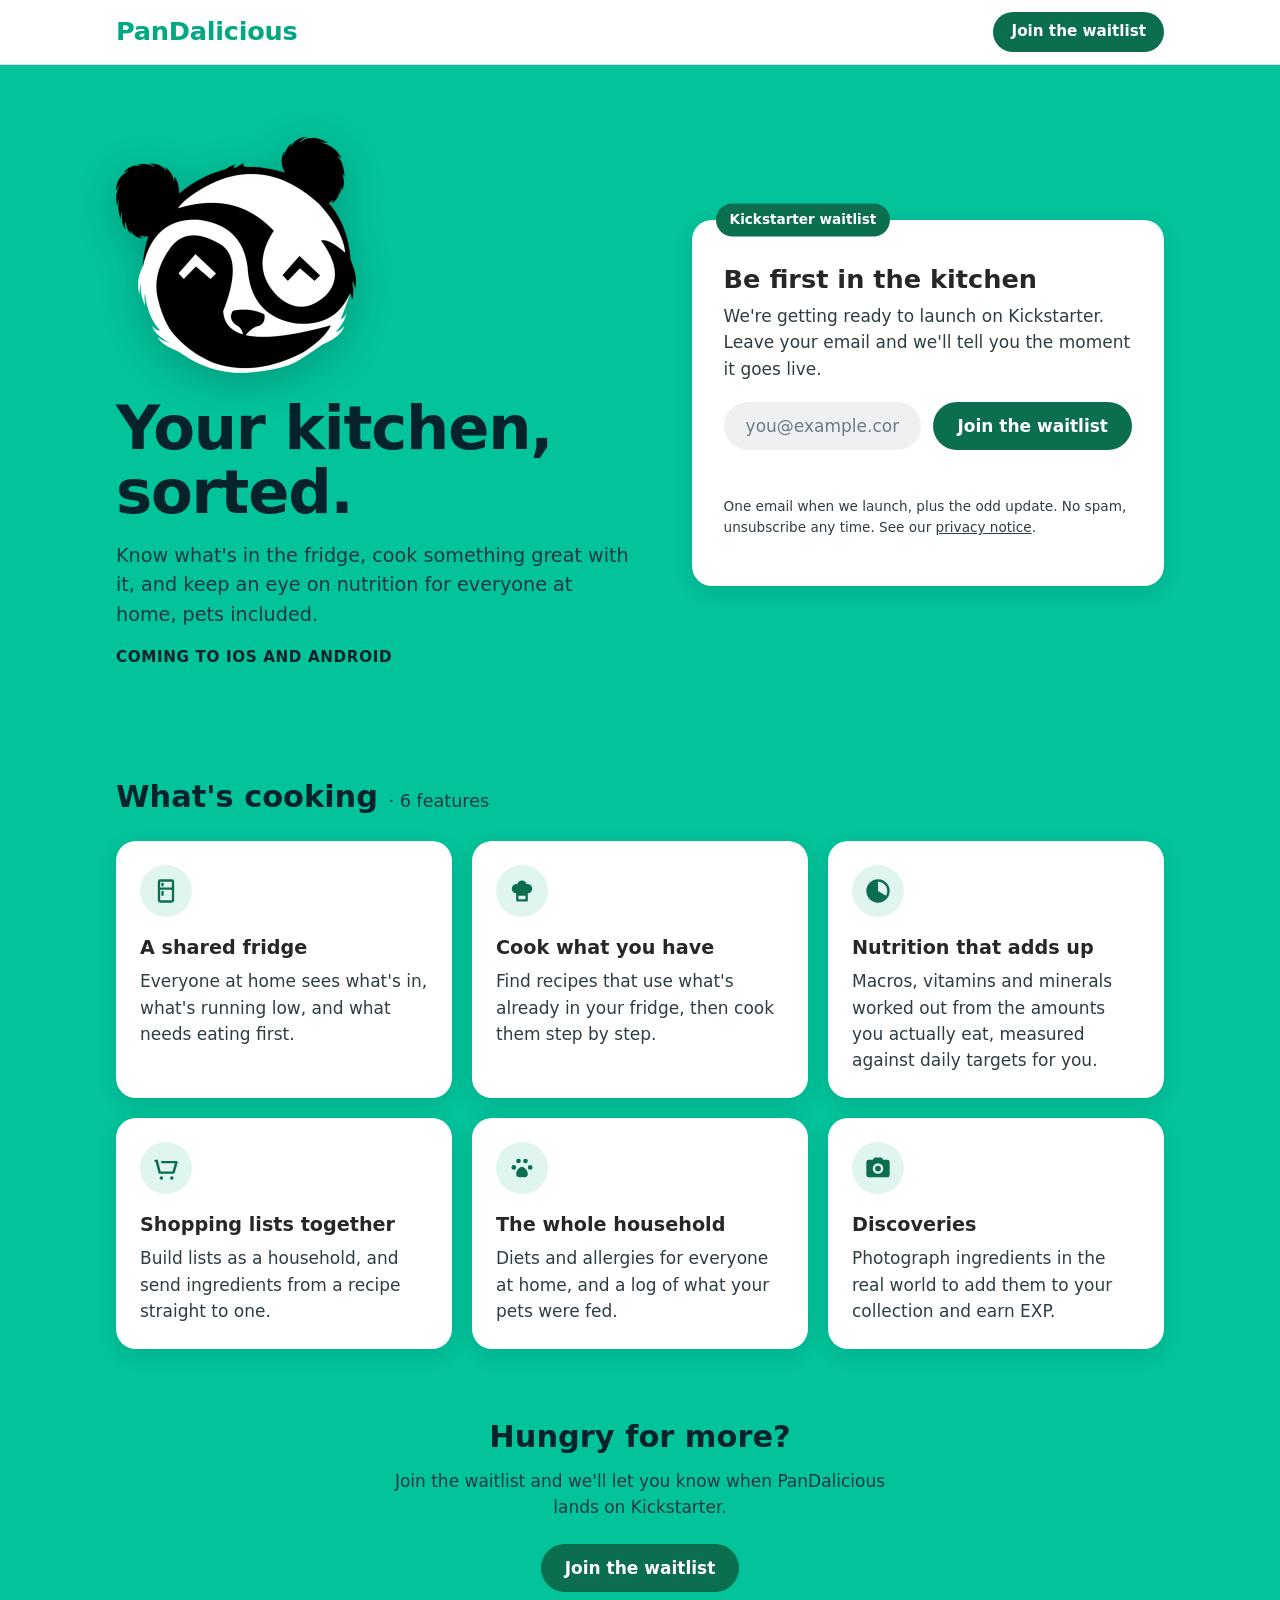
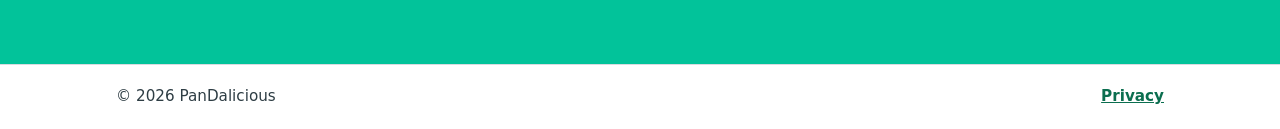
==== index.html @ 50f27d6e "Add the PanDalicious landing page with a Kickstarter waitlist Co-Authored-By: Claude Opus 5.5 <norep" ====
<!doctype html>
<html lang="en-GB">
<head>
  <meta charset="utf-8">
  <meta name="viewport" content="width=device-width, initial-scale=1">
  <title>PanDalicious: your kitchen, sorted</title>
  <meta name="description" content="PanDalicious is a recipe, nutrition and fridge-tracking app for your whole household, pets included. Join the Kickstarter waitlist.">
  <meta http-equiv="Content-Security-Policy" content="default-src 'self'; img-src 'self' data:; style-src 'self'; script-src 'self'; connect-src https://qrkhjntxrfcchzbpitss.supabase.co; base-uri 'self'; form-action 'self'">
  <meta name="theme-color" content="#02C39A">
  <link rel="canonical" href="https://www.pandalicious.co.uk/">

  <meta property="og:type" content="website">
  <meta property="og:site_name" content="PanDalicious">
  <meta property="og:title" content="PanDalicious: your kitchen, sorted">
  <meta property="og:description" content="Track your fridge, cook what you have, and keep an eye on nutrition for everyone at home, pets included.">
  <meta property="og:url" content="https://www.pandalicious.co.uk/">
  <meta property="og:image" content="https://www.pandalicious.co.uk/assets/og-image.png">
  <meta name="twitter:card" content="summary_large_image">

  <link rel="icon" href="/favicon.ico" sizes="any">
  <link rel="icon" type="image/png" sizes="32x32" href="/favicon-32x32.png">
  <link rel="icon" type="image/png" sizes="16x16" href="/favicon-16x16.png">
  <link rel="apple-touch-icon" href="/apple-touch-icon.png">
  <link rel="manifest" href="/site.webmanifest">
  <link rel="stylesheet" href="/styles.css">
  <script src="/main.js" defer></script>
</head>
<body>
  <header class="topbar">
    <div class="wrap topbar-inner">
      <a class="brand" href="/">PanDalicious</a>
      <a class="pill pill-small" href="#waitlist">Join the waitlist</a>
    </div>
  </header>

  <main>
    <section class="hero">
      <div class="wrap hero-inner">
        <div class="hero-copy">
          <picture>
            <source srcset="/assets/panda.webp" type="image/webp">
            <img class="hero-panda" src="/assets/panda.png" width="480" height="472" alt="The PanDalicious panda">
          </picture>
          <h1>Your kitchen, sorted.</h1>
          <p class="lede">Know what's in the fridge, cook something great with it, and keep an eye on nutrition for everyone at home, pets included.</p>
          <p class="platforms">Coming to iOS and Android</p>
        </div>

        <div class="card waitlist-card" id="waitlist">
          <span class="card-tag">Kickstarter waitlist</span>
          <h2>Be first in the kitchen</h2>
          <p>We're getting ready to launch on Kickstarter. Leave your email and we'll tell you the moment it goes live.</p>
          <form class="waitlist-form" novalidate>
            <label class="visually-hidden" for="email">Email address</label>
            <input id="email" name="email" type="email" autocomplete="email" inputmode="email" placeholder="you@example.com" required maxlength="254">
            <!-- Honeypot: hidden from people, filled in by bots. -->
            <div class="hp" aria-hidden="true">
              <label for="website">Leave this empty</label>
              <input id="website" name="website" type="text" tabindex="-1" autocomplete="off">
            </div>
            <button class="pill" type="submit">Join the waitlist</button>
          </form>
          <p class="form-status" role="status" aria-live="polite"></p>
          <noscript><p class="form-status is-error">The signup form needs JavaScript turned on.</p></noscript>
          <p class="fineprint">One email when we launch, plus the odd update. No spam, unsubscribe any time. See our <a href="/privacy.html">privacy notice</a>.</p>
        </div>
      </div>
    </section>

    <section class="features">
      <div class="wrap">
        <h2 class="section-title">What's cooking <span>· 6 features</span></h2>
        <ul class="feature-grid">
          <li class="card feature">
            <span class="feature-icon" aria-hidden="true">
              <svg viewBox="0 0 24 24"><path d="M7 2h10a2 2 0 0 1 2 2v16a2 2 0 0 1-2 2H7a2 2 0 0 1-2-2V4a2 2 0 0 1 2-2Zm0 2v5h10V4H7Zm0 7v9h10v-9H7Zm1-6h2v3H8V5Zm0 7h2v4H8v-4Z"/></svg>
            </span>
            <h3>A shared fridge</h3>
            <p>Everyone at home sees what's in, what's running low, and what needs eating first.</p>
          </li>
          <li class="card feature">
            <span class="feature-icon" aria-hidden="true">
              <svg viewBox="0 0 24 24"><path d="M12 3a4 4 0 0 1 3.9 3.1A4 4 0 1 1 17 14v6a1 1 0 0 1-1 1H8a1 1 0 0 1-1-1v-6a4 4 0 1 1 1.1-7.9A4 4 0 0 1 12 3Zm-3 13v3h6v-3H9Z"/></svg>
            </span>
            <h3>Cook what you have</h3>
            <p>Find recipes that use what's already in your fridge, then cook them step by step.</p>
          </li>
          <li class="card feature">
            <span class="feature-icon" aria-hidden="true">
              <svg viewBox="0 0 24 24"><path d="M12 2a10 10 0 1 1 0 20 10 10 0 0 1 0-20Zm0 2v8l6.9 4A8 8 0 0 0 12 4Z"/></svg>
            </span>
            <h3>Nutrition that adds up</h3>
            <p>Macros, vitamins and minerals worked out from the amounts you actually eat, measured against daily targets for you.</p>
          </li>
          <li class="card feature">
            <span class="feature-icon" aria-hidden="true">
              <svg viewBox="0 0 24 24"><path d="M3 5h2l2.4 10h10.2l2-7H8.1l-.5-2H21a1 1 0 0 1 1 1.3l-2.6 9A1 1 0 0 1 18.4 17H6.6a1 1 0 0 1-1-.8L3.2 7H3a1 1 0 0 1 0-2Zm5 14a1.5 1.5 0 1 1 0 3 1.5 1.5 0 0 1 0-3Zm9 0a1.5 1.5 0 1 1 0 3 1.5 1.5 0 0 1 0-3Z"/></svg>
            </span>
            <h3>Shopping lists together</h3>
            <p>Build lists as a household, and send ingredients from a recipe straight to one.</p>
          </li>
          <li class="card feature">
            <span class="feature-icon" aria-hidden="true">
              <svg viewBox="0 0 24 24"><path d="M5 9.5a2 2 0 1 1 0 4 2 2 0 0 1 0-4Zm14 0a2 2 0 1 1 0 4 2 2 0 0 1 0-4ZM9 4a2 2 0 1 1 0 4 2 2 0 0 1 0-4Zm6 0a2 2 0 1 1 0 4 2 2 0 0 1 0-4Zm-3 7c2.2 0 5 3.4 5 6.2 0 1.8-1.3 2.8-3 2.8-.8 0-1.4-.3-2-.3s-1.2.3-2 .3c-1.7 0-3-1-3-2.8C7 14.4 9.8 11 12 11Z"/></svg>
            </span>
            <h3>The whole household</h3>
            <p>Diets and allergies for everyone at home, and a log of what your pets were fed.</p>
          </li>
          <li class="card feature">
            <span class="feature-icon" aria-hidden="true">
              <svg viewBox="0 0 24 24"><path d="M9 3h6l1.5 2H20a2 2 0 0 1 2 2v11a2 2 0 0 1-2 2H4a2 2 0 0 1-2-2V7a2 2 0 0 1 2-2h3.5L9 3Zm3 5a4.5 4.5 0 1 0 0 9 4.5 4.5 0 0 0 0-9Zm0 2a2.5 2.5 0 1 1 0 5 2.5 2.5 0 0 1 0-5Z"/></svg>
            </span>
            <h3>Discoveries</h3>
            <p>Photograph ingredients in the real world to add them to your collection and earn EXP.</p>
          </li>
        </ul>
      </div>
    </section>

    <section class="closing">
      <div class="wrap closing-inner">
        <h2>Hungry for more?</h2>
        <p>Join the waitlist and we'll let you know when PanDalicious lands on Kickstarter.</p>
        <a class="pill" href="#waitlist">Join the waitlist</a>
      </div>
    </section>
  </main>

  <footer class="footer">
    <div class="wrap footer-inner">
      <span>© 2026 PanDalicious</span>
      <a href="/privacy.html">Privacy</a>
    </div>
  </footer>
</body>
</html>
---- styles.css ----
/* Palette mirrors the app's V3 tokens (PanDalicious/constants/theme.ts). */
:root {
  --screen: #02C39A;
  --ink-on-screen: #06232B;
  --muted-on-screen: #1E3A40;
  --header: #FFFFFF;
  --header-title: #02A884;
  --card: #FFFFFF;
  --text: #272727;
  --text-secondary: #2E3D44;
  --action: #0B6E4F;
  --on-action: #FFFFFF;
  --icon-bg: #E0F5EF;
  --border: #D9DBE0;
  --input-bg: #F0F0F3;
  --error: #D0342C;
  --success: #0B6E4F;
  --shadow: 0 6px 20px rgba(6, 35, 43, 0.12);
  --radius: 20px;
  color-scheme: light;
}

@media (prefers-color-scheme: dark) {
  :root {
    --screen: #0A2E36;
    --ink-on-screen: #FCFCFC;
    --muted-on-screen: #B7C9CC;
    --header: #0C1618;
    --header-title: #06D6A0;
    --card: #12373F;
    --text: #FFFFFF;
    --text-secondary: #B0B4BA;
    --action: #06D6A0;
    --on-action: #06232B;
    --icon-bg: #1D4A4F;
    --border: #3A3D42;
    --input-bg: #0C262C;
    --error: #FF6B61;
    --success: #06D6A0;
    --shadow: 0 6px 20px rgba(0, 0, 0, 0.35);
    color-scheme: dark;
  }
}

*, *::before, *::after { box-sizing: border-box; }

html { scroll-behavior: smooth; }
@media (prefers-reduced-motion: reduce) { html { scroll-behavior: auto; } }

body {
  margin: 0;
  background: var(--screen);
  color: var(--ink-on-screen);
  font-family: system-ui, -apple-system, "Segoe UI", Roboto, "Noto Sans", sans-serif;
  font-size: 1.0625rem;
  line-height: 1.55;
  -webkit-font-smoothing: antialiased;
}

img, svg { display: block; max-width: 100%; }

a { color: inherit; }

.wrap {
  width: 100%;
  max-width: 1080px;
  margin: 0 auto;
  padding: 0 16px;
}

.visually-hidden {
  position: absolute;
  width: 1px; height: 1px;
  overflow: hidden;
  clip: rect(0 0 0 0);
  white-space: nowrap;
}

/* ---- Header: white bar with green title, like the app's stack headers ---- */
.topbar {
  position: sticky;
  top: 0;
  z-index: 10;
  background: var(--header);
  border-bottom: 1px solid var(--border);
}
.topbar-inner {
  display: flex;
  align-items: center;
  justify-content: space-between;
  gap: 12px;
  min-height: 64px;
}
.brand {
  color: var(--header-title);
  font-size: 1.6rem;
  font-weight: 700;
  letter-spacing: -0.01em;
  text-decoration: none;
}

/* ---- Pill buttons (the app's Button) ---- */
.pill {
  display: inline-flex;
  align-items: center;
  justify-content: center;
  min-height: 48px;
  padding: 0 24px;
  border: 0;
  border-radius: 999px;
  background: var(--action);
  color: var(--on-action);
  font: inherit;
  font-weight: 600;
  text-decoration: none;
  cursor: pointer;
  transition: filter 0.15s ease, transform 0.15s ease;
}
.pill:hover { filter: brightness(1.08); }
.pill:active { transform: scale(0.98); }
.pill:disabled { opacity: 0.6; cursor: progress; }
.pill-small { min-height: 40px; padding: 0 18px; font-size: 0.95rem; }

:focus-visible {
  outline: 3px solid var(--ink-on-screen);
  outline-offset: 3px;
}
.topbar :focus-visible, .card :focus-visible { outline-color: var(--action); }

/* ---- Cards (the app's Surface/Card) ---- */
.card {
  position: relative;
  background: var(--card);
  color: var(--text);
  border-radius: var(--radius);
  box-shadow: var(--shadow);
}

/* ---- Hero ---- */
.hero { padding: 48px 0 56px; }
.hero-inner {
  display: grid;
  gap: 40px;
  align-items: center;
}
@media (min-width: 900px) {
  .hero { padding: 72px 0 88px; }
  .hero-inner { grid-template-columns: 1.1fr 1fr; gap: 56px; }
}

.hero-copy { text-align: center; }
@media (min-width: 900px) { .hero-copy { text-align: left; } }

.hero-panda {
  width: clamp(160px, 38vw, 240px);
  height: auto;
  margin: 0 auto 24px;
  filter: drop-shadow(0 10px 18px rgba(6, 35, 43, 0.25));
}
@media (min-width: 900px) { .hero-panda { margin-left: 0; } }

h1 {
  margin: 0 0 16px;
  font-size: clamp(2.4rem, 7vw, 3.8rem);
  line-height: 1.05;
  letter-spacing: -0.02em;
}
.lede {
  margin: 0 auto 16px;
  max-width: 34rem;
  font-size: 1.2rem;
  color: var(--muted-on-screen);
}
@media (min-width: 900px) { .lede { margin-left: 0; } }
.platforms {
  margin: 0;
  font-weight: 600;
  font-size: 0.95rem;
  letter-spacing: 0.04em;
  text-transform: uppercase;
}

/* ---- Waitlist card ---- */
.waitlist-card {
  padding: 40px 24px 24px;
  scroll-margin-top: 88px;
}
@media (min-width: 600px) { .waitlist-card { padding: 44px 32px 28px; } }

.card-tag {
  position: absolute;
  top: 0;
  left: 24px;
  transform: translateY(-50%);
  padding: 6px 14px;
  border-radius: 999px;
  background: var(--action);
  color: var(--on-action);
  font-size: 0.85rem;
  font-weight: 700;
}
.waitlist-card h2 {
  margin: 0 0 8px;
  font-size: 1.6rem;
  line-height: 1.2;
}
.waitlist-card > p { margin: 0 0 20px; color: var(--text-secondary); }

.waitlist-form {
  display: flex;
  flex-direction: column;
  gap: 12px;
}
@media (min-width: 480px) { .waitlist-form { flex-direction: row; } }

.waitlist-form input[type="email"] {
  flex: 1;
  min-width: 0;
  min-height: 48px;
  padding: 0 20px;
  border: 2px solid transparent;
  border-radius: 999px;
  background: var(--input-bg);
  color: var(--text);
  font: inherit;
}
.waitlist-form input[type="email"]::placeholder { color: #6B7C85; }
.waitlist-form input[type="email"]:focus-visible { outline: none; border-color: var(--action); }
.waitlist-form input[aria-invalid="true"] { border-color: var(--error); }

.hp { position: absolute; left: -9999px; width: 1px; height: 1px; overflow: hidden; }

.form-status {
  min-height: 1.55em;
  margin: 12px 0 0;
  font-weight: 600;
}
.form-status.is-error { color: var(--error); }
.form-status.is-success { color: var(--success); }

.fineprint {
  margin: 8px 0 0;
  font-size: 0.85rem;
  color: var(--text-secondary);
}

/* ---- Features ---- */
.features { padding: 16px 0 64px; }
.section-title {
  margin: 0 0 20px;
  font-size: 1.9rem;
  font-weight: 700;
}
.section-title span { font-size: 1.1rem; font-weight: 500; color: var(--muted-on-screen); }

.feature-grid {
  display: grid;
  gap: 16px;
  margin: 0;
  padding: 0;
  list-style: none;
}
@media (min-width: 640px) { .feature-grid { grid-template-columns: repeat(2, 1fr); } }
@media (min-width: 960px) { .feature-grid { grid-template-columns: repeat(3, 1fr); gap: 20px; } }

.feature { padding: 24px; }
.feature-icon {
  display: grid;
  place-items: center;
  width: 52px;
  height: 52px;
  margin-bottom: 16px;
  border-radius: 50%;
  background: var(--icon-bg);
}
.feature-icon svg { width: 28px; height: 28px; fill: var(--action); }
.feature h3 { margin: 0 0 6px; font-size: 1.2rem; }
.feature p { margin: 0; color: var(--text-secondary); }

/* ---- Closing CTA ---- */
.closing { padding: 0 0 72px; }
.closing-inner { text-align: center; }
.closing h2 { margin: 0 0 8px; font-size: 1.9rem; }
.closing p { margin: 0 auto 24px; max-width: 32rem; color: var(--muted-on-screen); }

/* ---- Footer ---- */
.footer {
  background: var(--header);
  color: var(--text-secondary);
  border-top: 1px solid var(--border);
  font-size: 0.95rem;
}
.footer-inner {
  display: flex;
  flex-wrap: wrap;
  justify-content: space-between;
  gap: 12px;
  padding-top: 20px;
  padding-bottom: 20px;
}
.footer a { color: var(--action); font-weight: 600; }

/* ---- Privacy page ---- */
.doc { padding: 40px 0 64px; }
.doc .card { padding: 28px 24px; max-width: 760px; margin: 0 auto; }
@media (min-width: 600px) { .doc .card { padding: 40px; } }
.doc h1 { font-size: clamp(2rem, 5vw, 2.6rem); color: var(--text); }
.doc h2 { margin: 28px 0 8px; font-size: 1.25rem; }
.doc p, .doc li { color: var(--text-secondary); }
.doc a { color: var(--action); font-weight: 600; }
.doc .updated { margin-top: 0; font-size: 0.95rem; }

/* ---- 404 ---- */
.notfound { padding-top: 72px; }
.notfound .hero-panda { margin: 0 auto 24px; }

/* The panda's black ears vanish on the dark background; give it a soft light halo. */
@media (prefers-color-scheme: dark) {
  .hero-panda { filter: drop-shadow(0 0 1px rgba(255, 255, 255, 0.9)) drop-shadow(0 0 14px rgba(6, 214, 160, 0.35)); }
}
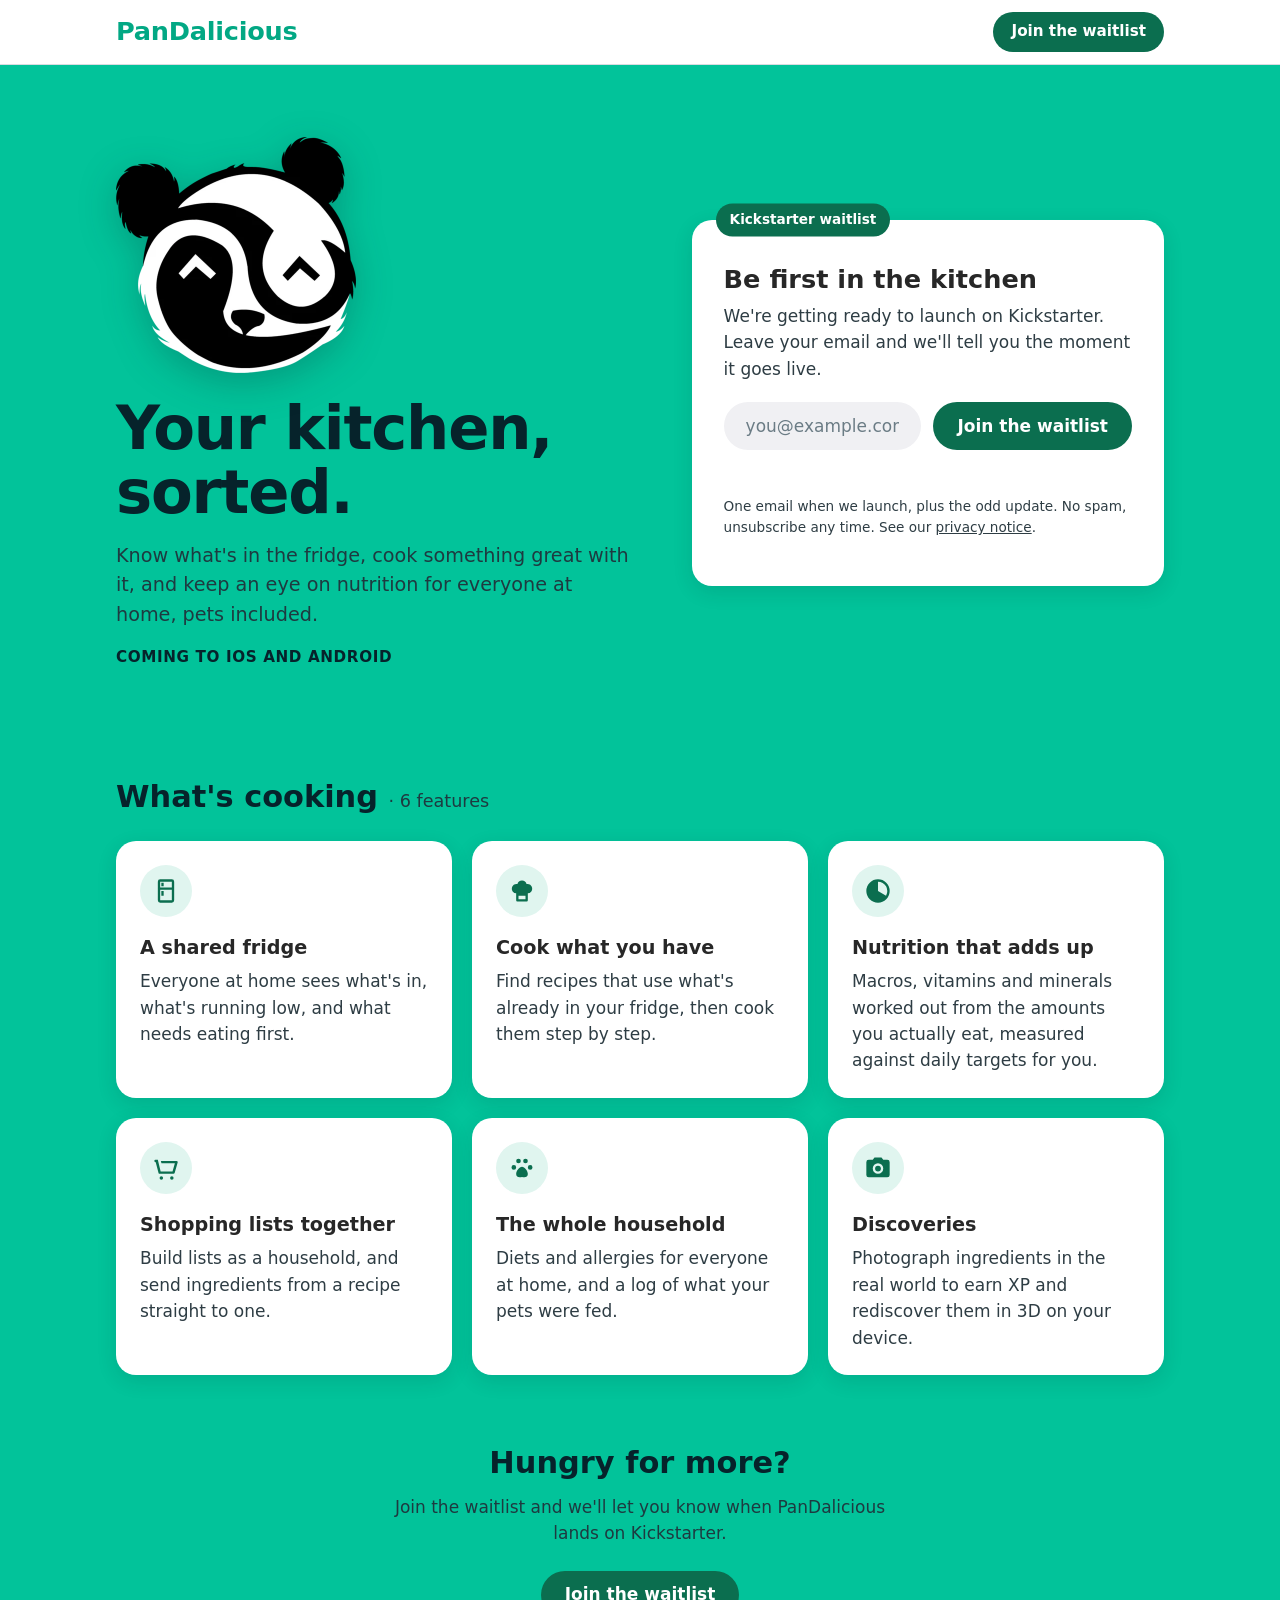
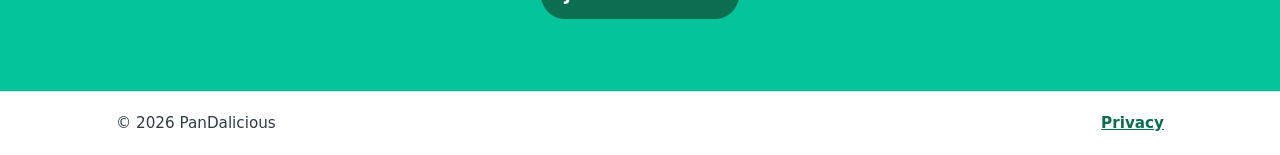
==== commit 49b36f0b: "Describe Discoveries as unlocking ingredients in 3D Co-Authored-By: Claude Opus 5.5 <noreply@anthrop" ====
--- a/index.html
+++ b/index.html
@@ -111,7 +111,7 @@
               <svg viewBox="0 0 24 24"><path d="M9 3h6l1.5 2H20a2 2 0 0 1 2 2v11a2 2 0 0 1-2 2H4a2 2 0 0 1-2-2V7a2 2 0 0 1 2-2h3.5L9 3Zm3 5a4.5 4.5 0 1 0 0 9 4.5 4.5 0 0 0 0-9Zm0 2a2.5 2.5 0 1 1 0 5 2.5 2.5 0 0 1 0-5Z"/></svg>
             </span>
             <h3>Discoveries</h3>
-            <p>Photograph ingredients in the real world to add them to your collection and earn EXP.</p>
+            <p>Photograph ingredients in the real world to earn XP and rediscover them in 3D on your device.</p>
           </li>
         </ul>
       </div>
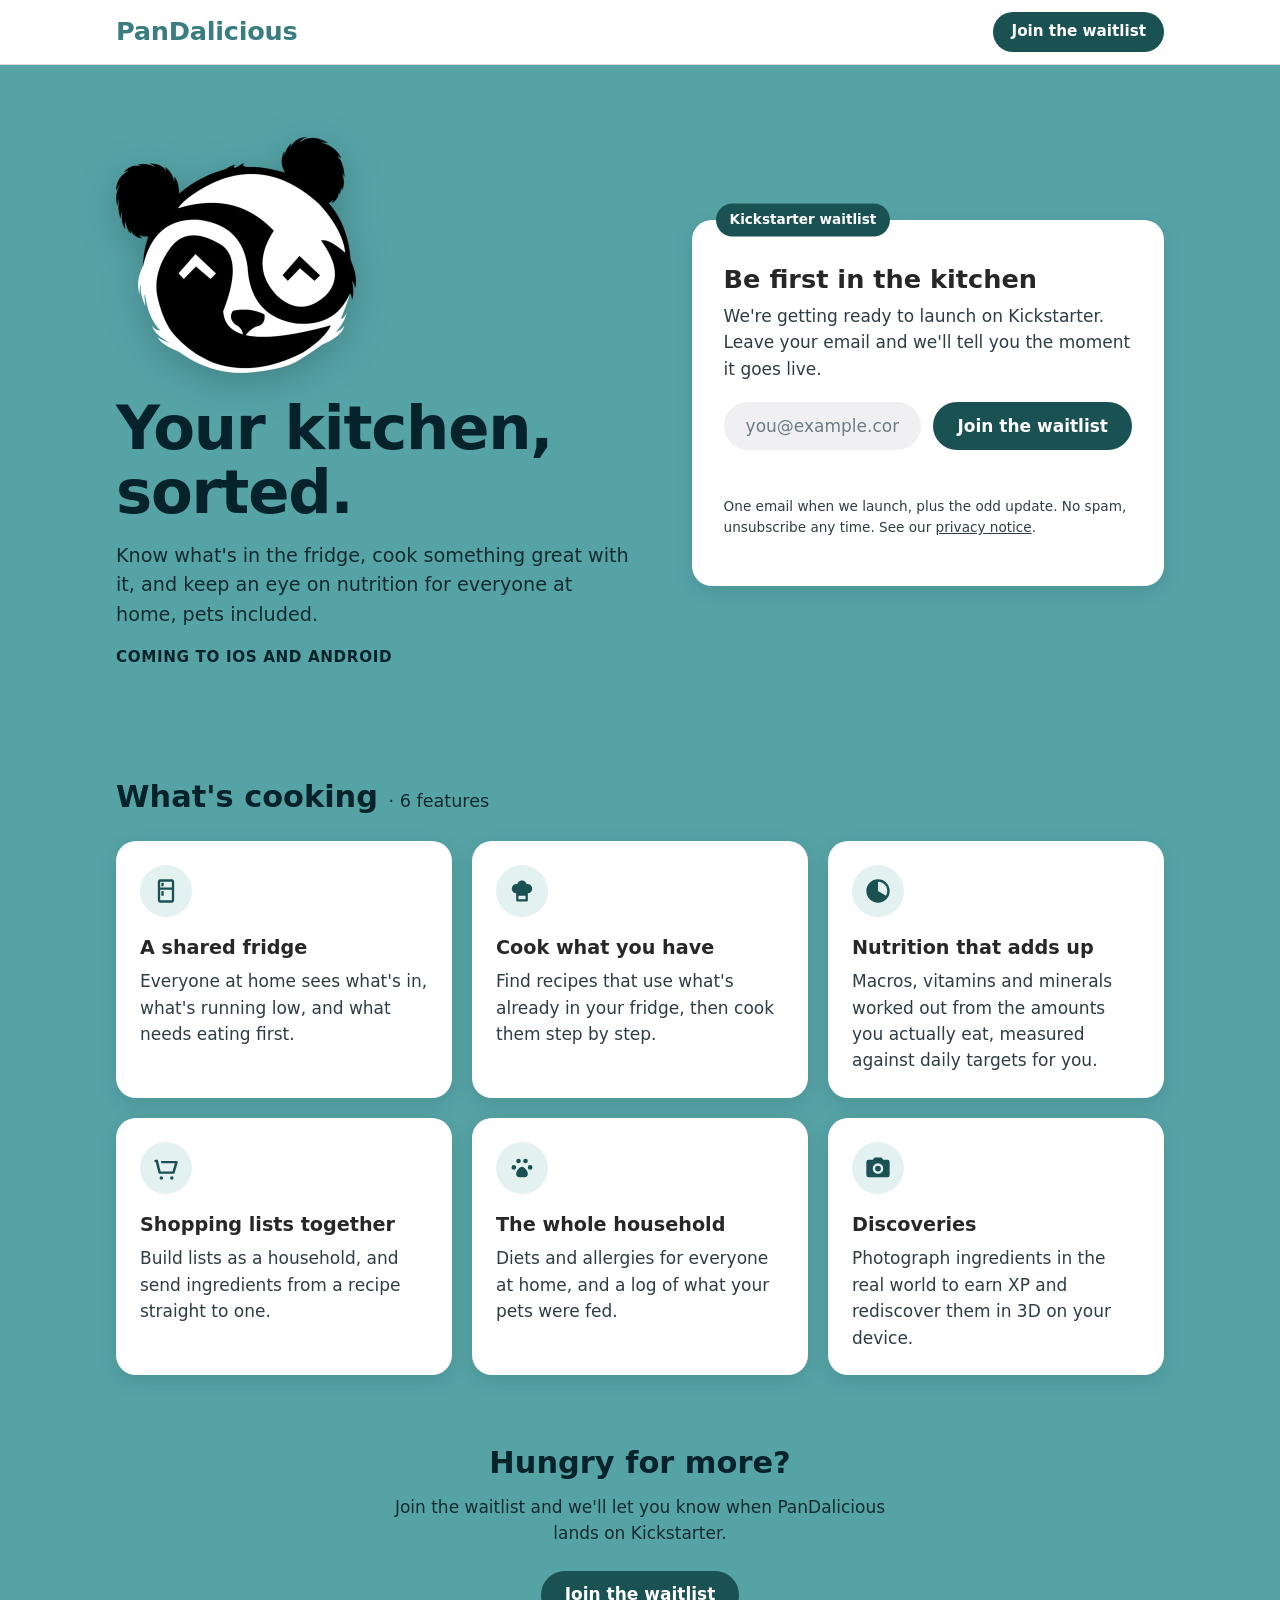
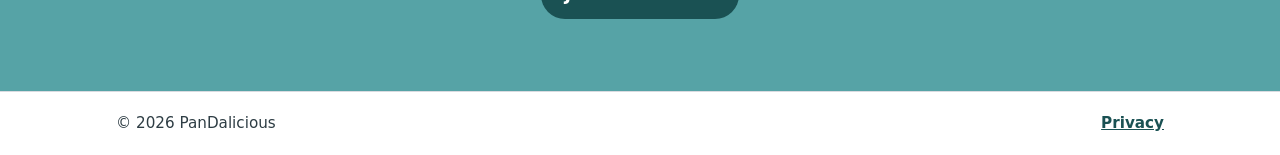
==== commit 6b4e900c: "Switch the website to the app's muted teal palette Co-Authored-By: Claude Opus 5.5 <noreply@anthropi" ====
--- a/index.html
+++ b/index.html
@@ -6,7 +6,7 @@
   <title>PanDalicious: your kitchen, sorted</title>
   <meta name="description" content="PanDalicious is a recipe, nutrition and fridge-tracking app for your whole household, pets included. Join the Kickstarter waitlist.">
   <meta http-equiv="Content-Security-Policy" content="default-src 'self'; img-src 'self' data:; style-src 'self'; script-src 'self'; connect-src https://qrkhjntxrfcchzbpitss.supabase.co; base-uri 'self'; form-action 'self'">
-  <meta name="theme-color" content="#02C39A">
+  <meta name="theme-color" content="#56A3A6">
   <link rel="canonical" href="https://www.pandalicious.co.uk/">
 
   <meta property="og:type" content="website">
--- a/styles.css
+++ b/styles.css
@@ -1,20 +1,20 @@
-/* Palette mirrors the app's V3 tokens (PanDalicious/constants/theme.ts). */
+/* Palette mirrors the app's tokens (PanDalicious/constants/theme.ts): PDV4's muted teal. */
 :root {
-  --screen: #02C39A;
+  --screen: #56A3A6;
   --ink-on-screen: #06232B;
-  --muted-on-screen: #1E3A40;
+  --muted-on-screen: #142B30;
   --header: #FFFFFF;
-  --header-title: #02A884;
+  --header-title: #3A7D80;
   --card: #FFFFFF;
   --text: #272727;
   --text-secondary: #2E3D44;
-  --action: #0B6E4F;
+  --action: #1A5153;
   --on-action: #FFFFFF;
-  --icon-bg: #E0F5EF;
+  --icon-bg: #E3F1F1;
   --border: #D9DBE0;
   --input-bg: #F0F0F3;
   --error: #D0342C;
-  --success: #0B6E4F;
+  --success: #1A5153;
   --shadow: 0 6px 20px rgba(6, 35, 43, 0.12);
   --radius: 20px;
   color-scheme: light;
@@ -26,17 +26,17 @@
     --ink-on-screen: #FCFCFC;
     --muted-on-screen: #B7C9CC;
     --header: #0C1618;
-    --header-title: #06D6A0;
+    --header-title: #7CC4C6;
     --card: #12373F;
     --text: #FFFFFF;
     --text-secondary: #B0B4BA;
-    --action: #06D6A0;
+    --action: #7CC4C6;
     --on-action: #06232B;
     --icon-bg: #1D4A4F;
     --border: #3A3D42;
     --input-bg: #0C262C;
     --error: #FF6B61;
-    --success: #06D6A0;
+    --success: #7CC4C6;
     --shadow: 0 6px 20px rgba(0, 0, 0, 0.35);
     color-scheme: dark;
   }
@@ -316,5 +316,5 @@
 
 /* The panda's black ears vanish on the dark background; give it a soft light halo. */
 @media (prefers-color-scheme: dark) {
-  .hero-panda { filter: drop-shadow(0 0 1px rgba(255, 255, 255, 0.9)) drop-shadow(0 0 14px rgba(6, 214, 160, 0.35)); }
-}
+  .hero-panda { filter: drop-shadow(0 0 1px rgba(255, 255, 255, 0.9)) drop-shadow(0 0 14px rgba(124, 196, 198, 0.35)); }
+}
